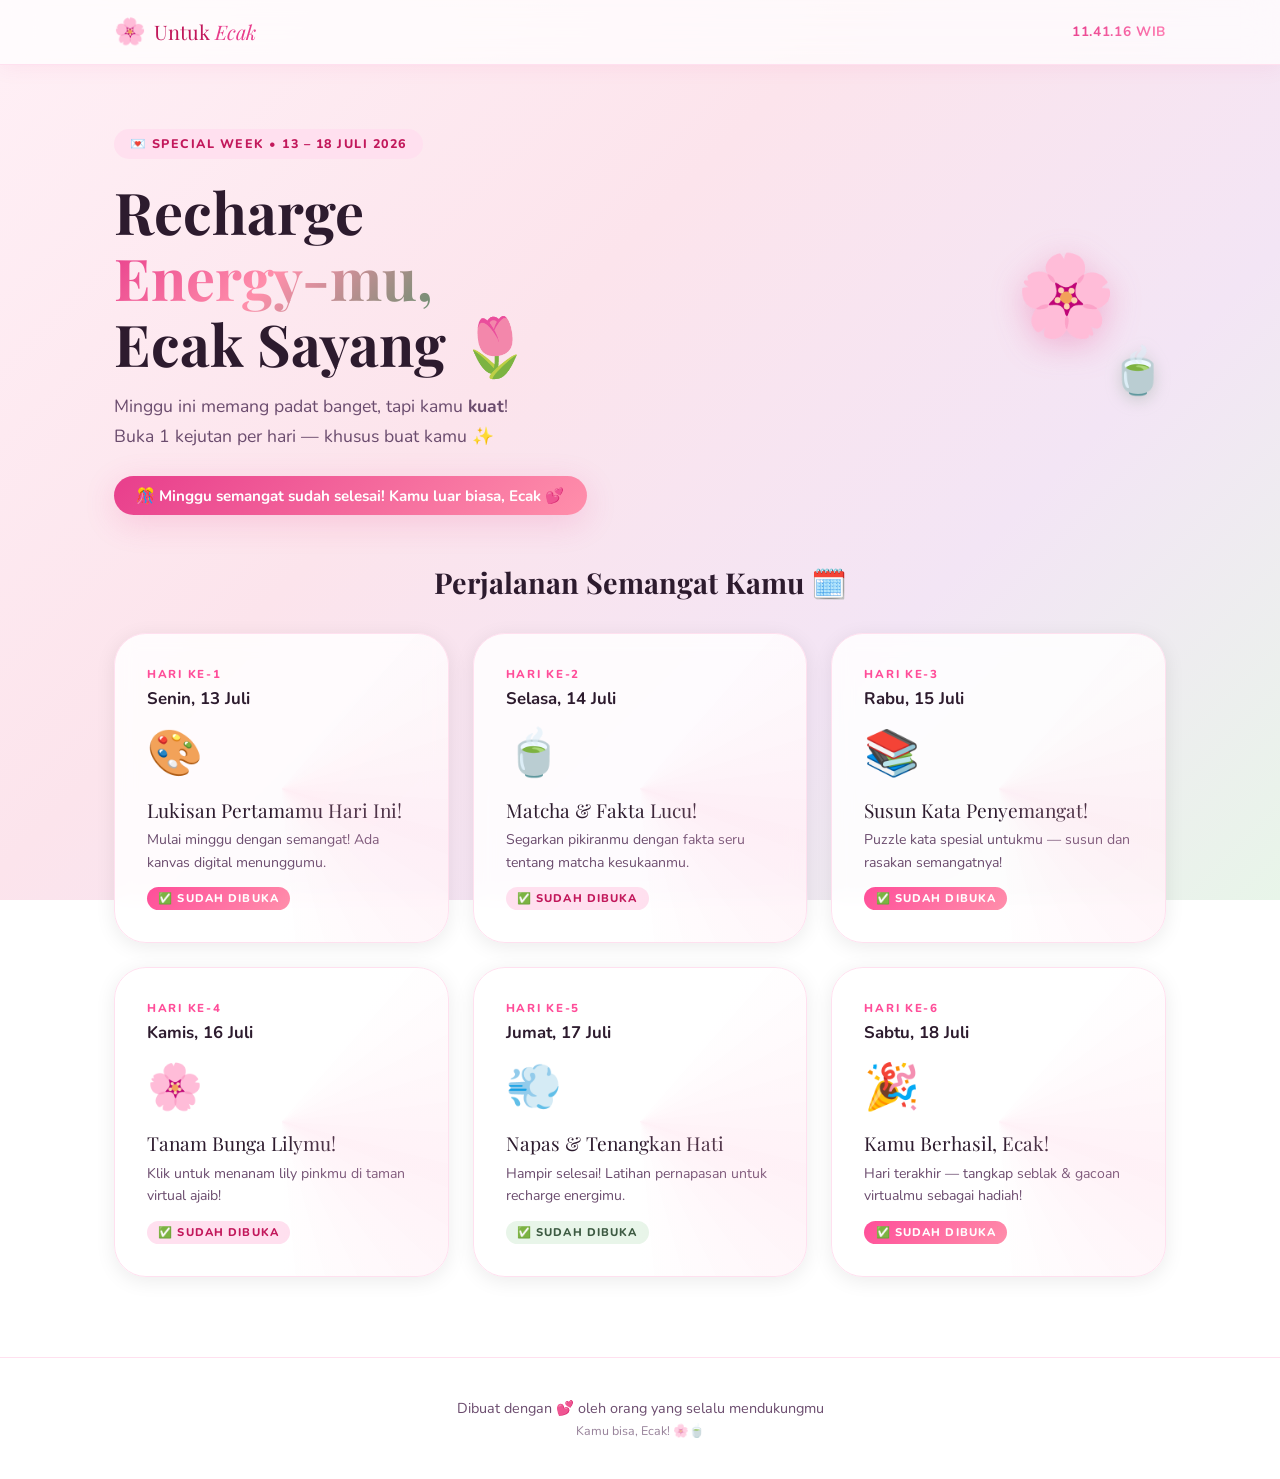
==== index.html @ e0ac3af0 "Initial commit - Semangat Ecaaak web app" ====
<!DOCTYPE html>
<html lang="id">
<head>
  <meta charset="UTF-8" />
  <meta name="viewport" content="width=device-width, initial-scale=1.0" />
  <title>Semangat Ecak 💕 — Energy Recharge Week</title>
  <meta name="description" content="Program semangat spesial untuk Ecak selama minggu rapat 13–18 Juli 2026" />
  <link rel="preconnect" href="https://fonts.googleapis.com" />
  <link rel="preconnect" href="https://fonts.gstatic.com" crossorigin />
  <link href="https://fonts.googleapis.com/css2?family=Playfair+Display:ital,wght@0,400;0,700;1,400&family=Nunito:wght@300;400;600;700;800&display=swap" rel="stylesheet" />
  <link rel="stylesheet" href="style.css" />
</head>
<body>

  <!-- Floating Petals Background -->
  <div class="petals-container" id="petalsContainer"></div>

  <!-- ======= HEADER ======= -->
  <header class="main-header">
    <div class="header-inner">
      <div class="logo">
        <span class="lily-icon">🌸</span>
        <span class="logo-text">Untuk <em>Ecak</em></span>
      </div>
      <div class="wib-clock" id="wibClock">--:--:-- WIB</div>
    </div>
  </header>

  <!-- ======= HERO ======= -->
  <section class="hero">
    <div class="hero-content">
      <div class="hero-badge">💌 Special Week • 13 – 18 Juli 2026</div>
      <h1 class="hero-title">
        Recharge<br/><span class="gradient-text">Energy-mu,</span><br/>Ecak Sayang 🌷
      </h1>
      <p class="hero-sub">
        Minggu ini memang padat banget, tapi kamu <strong>kuat</strong>!<br/>
        Buka 1 kejutan per hari — khusus buat kamu ✨
      </p>
      <div class="today-badge" id="todayBadge"></div>
    </div>
    <div class="hero-art">
      <div class="lily-big">🌸</div>
      <div class="matcha-cup">🍵</div>
    </div>
  </section>

  <!-- ======= DAY CARDS GRID ======= -->
  <section class="cards-section">
    <h2 class="section-title">Perjalanan Semangat Kamu 🗓️</h2>
    <div class="cards-grid" id="cardsGrid"></div>
  </section>

  <!-- ======= DAY MODAL ======= -->
  <div class="modal-overlay" id="modalOverlay">
    <div class="modal-box" id="modalBox">
      <button class="modal-close" id="modalClose">✕</button>
      <div class="modal-body" id="modalBody"></div>
    </div>
  </div>

  <!-- ======= FOOTER ======= -->
  <footer class="main-footer">
    <p>Dibuat dengan 💕 oleh orang yang selalu mendukungmu</p>
    <p class="footer-small">Kamu bisa, Ecak! 🌸🍵</p>
  </footer>

  <script src="app.js"></script>
</body>
</html>
---- style.css ----
/* ============================================================
   ROOT & DESIGN TOKENS
   ============================================================ */
:root {
  --pink-50:  #fff0f6;
  --pink-100: #ffe0ef;
  --pink-200: #ffb3d1;
  --pink-300: #ff80b5;
  --pink-400: #ff4d99;
  --pink-500: #e83e8c;
  --pink-600: #c2185b;
  --matcha:   #6b8f71;
  --matcha-light: #a8c5a2;
  --matcha-dark:  #3d5a42;
  --cream:    #fff8f2;
  --white:    #ffffff;
  --text-dark: #2d1b2e;
  --text-mid:  #6b4c6e;
  --text-light: #b39dbd;
  --shadow-pink: 0 8px 32px rgba(232,62,140,.18);
  --shadow-soft: 0 4px 20px rgba(0,0,0,.08);
  --radius:   20px;
  --radius-lg: 32px;
}

/* ============================================================
   RESET & BASE
   ============================================================ */
*, *::before, *::after { box-sizing: border-box; margin: 0; padding: 0; }

html {
  scroll-behavior: smooth;
  overflow-x: hidden;
}

body {
  font-family: 'Nunito', sans-serif;
  background: linear-gradient(135deg, #fff0f6 0%, #fce4ec 40%, #f3e5f5 70%, #e8f5e9 100%);
  background-attachment: fixed;
  min-height: 100vh;
  color: var(--text-dark);
  overflow-x: hidden;
  /* Prevent horizontal overscroll bounce on iOS */
  -webkit-overflow-scrolling: touch;
}

/* Ensure all inputs don't zoom on iOS (font-size must be ≥ 16px at focus) */
input, select, textarea {
  font-size: 16px;
}

/* Minimum touch target size 44×44px for accessibility */
button, .color-btn, .quiz-option, .puzzle-word, .day-card {
  -webkit-tap-highlight-color: transparent;
  touch-action: manipulation;
}

/* ============================================================
   FLOATING PETALS
   ============================================================ */
.petals-container {
  position: fixed;
  top: 0; left: 0;
  width: 100%; height: 100%;
  pointer-events: none;
  z-index: 0;
  overflow: hidden;
}
.petal {
  position: absolute;
  top: -60px;
  font-size: 1.4rem;
  opacity: .7;
  animation: fallDown linear infinite;
}
@keyframes fallDown {
  0%   { transform: translateY(-60px) rotate(0deg); opacity: .8; }
  100% { transform: translateY(110vh) rotate(720deg); opacity: 0; }
}

/* ============================================================
   HEADER
   ============================================================ */
.main-header {
  position: sticky;
  top: 0;
  z-index: 100;
  background: rgba(255,255,255,.75);
  backdrop-filter: blur(16px);
  border-bottom: 1px solid var(--pink-100);
  box-shadow: 0 2px 20px rgba(232,62,140,.08);
}
.header-inner {
  max-width: 1100px;
  margin: 0 auto;
  padding: .9rem 1.5rem;
  display: flex;
  justify-content: space-between;
  align-items: center;
}
.logo { display: flex; align-items: center; gap: .5rem; }
.lily-icon { font-size: 1.6rem; animation: spinPetal 6s linear infinite; }
@keyframes spinPetal { 0%,100%{transform:rotate(-10deg)} 50%{transform:rotate(10deg)} }
.logo-text {
  font-family: 'Playfair Display', serif;
  font-size: 1.25rem;
  color: var(--pink-600);
}
.logo-text em { font-style: italic; color: var(--pink-500); }
.wib-clock {
  font-size: .85rem;
  font-weight: 700;
  background: linear-gradient(135deg, var(--pink-500), var(--pink-300));
  -webkit-background-clip: text;
  -webkit-text-fill-color: transparent;
  background-clip: text;
  letter-spacing: .05em;
}

/* ============================================================
   HERO
   ============================================================ */
.hero {
  position: relative;
  z-index: 1;
  max-width: 1100px;
  margin: 0 auto;
  padding: 4rem 1.5rem 3rem;
  display: grid;
  grid-template-columns: 1fr auto;
  align-items: center;
  gap: 2rem;
}
.hero-badge {
  display: inline-block;
  background: var(--pink-100);
  color: var(--pink-600);
  font-size: .78rem;
  font-weight: 800;
  letter-spacing: .12em;
  text-transform: uppercase;
  padding: .4rem 1rem;
  border-radius: 100px;
  margin-bottom: 1.2rem;
}
.hero-title {
  font-family: 'Playfair Display', serif;
  font-size: clamp(2.4rem, 5vw, 3.6rem);
  line-height: 1.15;
  color: var(--text-dark);
  margin-bottom: 1rem;
}
.gradient-text {
  background: linear-gradient(135deg, var(--pink-500), #ff8fab, var(--matcha));
  -webkit-background-clip: text;
  -webkit-text-fill-color: transparent;
  background-clip: text;
}
.hero-sub {
  font-size: 1.1rem;
  color: var(--text-mid);
  line-height: 1.7;
  margin-bottom: 1.5rem;
}
.today-badge {
  display: inline-block;
  background: linear-gradient(135deg, var(--pink-500), #ff8fab);
  color: #fff;
  padding: .6rem 1.4rem;
  border-radius: 100px;
  font-weight: 700;
  font-size: .95rem;
  box-shadow: var(--shadow-pink);
  min-height: 2rem;
}
.hero-art {
  position: relative;
  width: 160px;
  height: 160px;
  flex-shrink: 0;
}
.lily-big {
  font-size: 5rem;
  position: absolute;
  top: 0; left: 10px;
  animation: floatLily 3s ease-in-out infinite;
  filter: drop-shadow(0 8px 16px rgba(232,62,140,.3));
}
.matcha-cup {
  font-size: 2.8rem;
  position: absolute;
  bottom: 0; right: 0;
  animation: floatLily 3s ease-in-out infinite .8s;
  filter: drop-shadow(0 4px 8px rgba(107,143,113,.3));
}
@keyframes floatLily {
  0%,100%{ transform:translateY(0) rotate(-5deg); }
  50%    { transform:translateY(-12px) rotate(5deg); }
}

/* ============================================================
   CARDS SECTION
   ============================================================ */
.cards-section {
  position: relative;
  z-index: 1;
  max-width: 1100px;
  margin: 0 auto;
  padding: 0 1.5rem 5rem;
}
.section-title {
  font-family: 'Playfair Display', serif;
  font-size: 1.8rem;
  color: var(--text-dark);
  margin-bottom: 2rem;
  text-align: center;
}
.cards-grid {
  display: grid;
  grid-template-columns: repeat(auto-fill, minmax(300px, 1fr));
  gap: 1.5rem;
}

/* ============================================================
   DAY CARD
   ============================================================ */
.day-card {
  background: rgba(255,255,255,.85);
  backdrop-filter: blur(10px);
  border-radius: var(--radius-lg);
  border: 1.5px solid var(--pink-100);
  padding: 2rem;
  cursor: pointer;
  transition: all .35s cubic-bezier(.34,1.56,.64,1);
  position: relative;
  overflow: hidden;
  box-shadow: var(--shadow-soft);
}
.day-card::before {
  content: '';
  position: absolute;
  top: -50%;left: -50%;
  width: 200%;height: 200%;
  background: conic-gradient(
    from 180deg,
    transparent 60%,
    rgba(255,180,210,.18) 80%,
    transparent 100%
  );
  animation: shimmer 6s linear infinite;
  pointer-events: none;
}
@keyframes shimmer {
  0%{transform:rotate(0deg)}
  100%{transform:rotate(360deg)}
}
.day-card:hover {
  transform: translateY(-6px) scale(1.02);
  box-shadow: 0 16px 48px rgba(232,62,140,.22);
  border-color: var(--pink-300);
}
.day-card.locked {
  background: rgba(255,255,255,.5);
  cursor: not-allowed;
  opacity: .7;
}
.day-card.locked:hover { transform: none; box-shadow: var(--shadow-soft); }
.day-card.today-card {
  border: 2.5px solid var(--pink-400);
  box-shadow: 0 0 0 4px rgba(232,62,140,.12), var(--shadow-pink);
}
.card-day-num {
  font-size: .72rem;
  font-weight: 800;
  letter-spacing: .15em;
  text-transform: uppercase;
  color: var(--pink-400);
  margin-bottom: .3rem;
}
.card-date {
  font-size: 1.05rem;
  font-weight: 700;
  color: var(--text-dark);
  margin-bottom: .8rem;
}
.card-emoji { font-size: 2.8rem; margin-bottom: .8rem; display: block; }
.card-title {
  font-family: 'Playfair Display', serif;
  font-size: 1.2rem;
  color: var(--text-dark);
  margin-bottom: .4rem;
}
.card-desc {
  font-size: .88rem;
  color: var(--text-mid);
  line-height: 1.6;
}
.card-tag {
  display: inline-block;
  margin-top: .8rem;
  background: var(--pink-100);
  color: var(--pink-600);
  font-size: .7rem;
  font-weight: 800;
  letter-spacing: .1em;
  text-transform: uppercase;
  padding: .25rem .7rem;
  border-radius: 100px;
}
.card-tag.matcha { background: #e8f5e9; color: var(--matcha-dark); }
.card-tag.unlocked { background: linear-gradient(135deg,var(--pink-400),#ff8fab); color:#fff; }
.lock-overlay {
  position: absolute;
  top: 1rem; right: 1rem;
  font-size: 1.4rem;
  opacity: .5;
}
.today-pulse {
  position: absolute;
  top: 1rem; right: 1rem;
  width: 12px; height: 12px;
  background: var(--pink-400);
  border-radius: 50%;
  animation: pulse 1.5s ease-in-out infinite;
}
@keyframes pulse {
  0%,100%{ box-shadow: 0 0 0 0 rgba(232,62,140,.5); }
  50%    { box-shadow: 0 0 0 8px rgba(232,62,140,0); }
}

/* ============================================================
   MODAL
   ============================================================ */
.modal-overlay {
  display: none;
  position: fixed;
  inset: 0;
  z-index: 200;
  background: rgba(45,27,46,.55);
  backdrop-filter: blur(8px);
  align-items: center;
  justify-content: center;
  padding: 1rem;
}
.modal-overlay.active { display: flex; }
.modal-box {
  background: var(--white);
  border-radius: var(--radius-lg);
  width: 100%;
  max-width: 680px;
  max-height: 92vh;
  overflow-y: auto;
  position: relative;
  box-shadow: 0 24px 80px rgba(45,27,46,.3);
  animation: modalIn .4s cubic-bezier(.34,1.56,.64,1);
}
@keyframes modalIn {
  from { transform: translateY(40px) scale(.95); opacity: 0; }
  to   { transform: translateY(0) scale(1); opacity: 1; }
}
.modal-close {
  position: sticky;
  top: 1rem;
  float: right;
  margin: 1rem 1rem 0 0;
  background: var(--pink-100);
  border: none;
  border-radius: 50%;
  width: 36px; height: 36px;
  font-size: 1rem;
  color: var(--pink-600);
  cursor: pointer;
  z-index: 10;
  transition: background .2s;
}
.modal-close:hover { background: var(--pink-200); }
.modal-body { padding: 1.5rem 2rem 2.5rem; clear: both; }

/* ---------- Modal Day Header ---------- */
.modal-day-header {
  text-align: center;
  margin-bottom: 2rem;
}
.modal-day-emoji { font-size: 3.5rem; margin-bottom: .5rem; }
.modal-day-label {
  font-size: .72rem;
  font-weight: 800;
  letter-spacing: .15em;
  color: var(--pink-400);
  text-transform: uppercase;
}
.modal-day-title {
  font-family: 'Playfair Display', serif;
  font-size: 1.8rem;
  color: var(--text-dark);
  margin-top: .2rem;
}

/* ---------- Quote Card ---------- */
.quote-card {
  background: linear-gradient(135deg, var(--pink-50), #fce4ec);
  border-left: 4px solid var(--pink-400);
  border-radius: 12px;
  padding: 1.2rem 1.5rem;
  margin-bottom: 1.5rem;
  font-family: 'Playfair Display', serif;
  font-style: italic;
  font-size: 1.05rem;
  color: var(--text-mid);
  line-height: 1.7;
}
.quote-author {
  margin-top: .5rem;
  font-family: 'Nunito', sans-serif;
  font-style: normal;
  font-weight: 700;
  font-size: .82rem;
  color: var(--pink-500);
}

/* ---------- Love Letter ---------- */
.love-letter {
  background: linear-gradient(160deg, #fff5f8, #fce4ec);
  border: 1.5px solid var(--pink-200);
  border-radius: var(--radius);
  padding: 1.5rem;
  line-height: 1.8;
  color: var(--text-mid);
  font-size: .95rem;
  margin-bottom: 1.5rem;
}
.love-letter strong { color: var(--pink-600); }

/* ---------- Fact Card ---------- */
.fact-grid {
  display: grid;
  grid-template-columns: 1fr 1fr;
  gap: 1rem;
  margin-bottom: 1.5rem;
}
.fact-card {
  background: linear-gradient(135deg, #e8f5e9, #f1f8e9);
  border-radius: var(--radius);
  padding: 1rem;
  text-align: center;
  border: 1.5px solid var(--matcha-light);
}
.fact-card .fact-icon { font-size: 2rem; margin-bottom: .4rem; }
.fact-card h4 { font-size: .82rem; color: var(--matcha-dark); font-weight: 800; }
.fact-card p { font-size: .78rem; color: var(--text-mid); margin-top: .3rem; line-height: 1.5; }

/* ---------- Game: Drawing ---------- */
.game-section { margin-bottom: 1.5rem; }
.game-title {
  font-size: 1rem;
  font-weight: 800;
  color: var(--text-dark);
  margin-bottom: .8rem;
  display: flex;
  align-items: center;
  gap: .4rem;
}
canvas#drawCanvas {
  border-radius: var(--radius);
  border: 2px solid var(--pink-200);
  display: block;
  width: 100%;
  cursor: crosshair;
  background: #fff8fc;
  touch-action: none;
}
.draw-controls {
  display: flex;
  gap: .7rem;
  align-items: center;
  flex-wrap: wrap;
  margin-top: .8rem;
}
.color-btn {
  width: 32px; height: 32px;
  border-radius: 50%;
  border: 3px solid transparent;
  cursor: pointer;
  transition: transform .2s;
  flex-shrink: 0;
}
.color-btn:hover { transform: scale(1.2); }
.color-btn.active { border-color: var(--text-dark); }
.draw-btn {
  background: var(--pink-100);
  border: none;
  border-radius: 100px;
  padding: .4rem 1rem;
  font-size: .82rem;
  font-weight: 700;
  color: var(--pink-600);
  cursor: pointer;
  transition: background .2s;
}
.draw-btn:hover { background: var(--pink-200); }
.size-slider { width: 80px; accent-color: var(--pink-500); }

/* ---------- Game: Quiz ---------- */
.quiz-box { margin-bottom: 1.5rem; }
.quiz-question {
  background: var(--pink-50);
  border-radius: var(--radius);
  padding: 1rem 1.2rem;
  font-weight: 700;
  font-size: 1rem;
  color: var(--text-dark);
  margin-bottom: 1rem;
  border: 1.5px solid var(--pink-100);
}
.quiz-options { display: grid; gap: .6rem; }
.quiz-option {
  background: var(--white);
  border: 1.5px solid var(--pink-100);
  border-radius: 12px;
  padding: .75rem 1rem;
  cursor: pointer;
  font-size: .9rem;
  color: var(--text-mid);
  font-weight: 600;
  transition: all .2s;
  text-align: left;
}
.quiz-option:hover { background: var(--pink-50); border-color: var(--pink-300); color: var(--pink-600); }
.quiz-option.correct { background: #e8f5e9; border-color: var(--matcha); color: var(--matcha-dark); }
.quiz-option.wrong   { background: #fce4ec; border-color: var(--pink-400); color: var(--pink-600); }
.quiz-result {
  text-align: center;
  padding: 1rem;
  font-size: 1.1rem;
  font-weight: 700;
  color: var(--pink-600);
  display: none;
}

/* ---------- Game: Breathing ---------- */
.breath-container {
  display: flex;
  flex-direction: column;
  align-items: center;
  gap: 1.2rem;
  padding: 1rem 0 1.5rem;
}
.breath-circle {
  width: 160px; height: 160px;
  background: radial-gradient(circle, var(--pink-300), var(--pink-500));
  border-radius: 50%;
  display: flex;
  align-items: center;
  justify-content: center;
  font-size: .9rem;
  font-weight: 800;
  color: #fff;
  cursor: pointer;
  box-shadow: 0 0 0 0 rgba(232,62,140,.4);
  transition: transform .1s;
  user-select: none;
}
.breath-circle.breathing {
  animation: breathIn 4s ease-in-out infinite alternate;
}
@keyframes breathIn {
  from { transform:scale(1); box-shadow:0 0 0 0 rgba(232,62,140,.4); }
  to   { transform:scale(1.4); box-shadow:0 0 0 30px rgba(232,62,140,0); }
}
.breath-label {
  font-size: 1rem;
  font-weight: 700;
  color: var(--text-mid);
  text-align: center;
}
.breath-btn {
  background: linear-gradient(135deg,var(--pink-500),var(--pink-300));
  color:#fff;
  border:none;
  border-radius:100px;
  padding:.6rem 2rem;
  font-size:.9rem;
  font-weight:800;
  cursor:pointer;
  box-shadow:var(--shadow-pink);
  transition:opacity .2s;
}
.breath-btn:hover { opacity:.85; }

/* ---------- Game: Catch the Seblak ---------- */
.catch-game-wrap {
  position: relative;
  background: #fff5f8;
  border-radius: var(--radius);
  border: 2px solid var(--pink-200);
  height: 260px;
  overflow: hidden;
  cursor: pointer;
  user-select: none;
}
.catch-score {
  position: absolute;
  top: .7rem; left: 1rem;
  font-weight: 800;
  color: var(--pink-600);
  font-size: .9rem;
}
.catch-timer {
  position: absolute;
  top: .7rem; right: 1rem;
  font-weight: 800;
  color: var(--text-mid);
  font-size: .9rem;
}
.falling-item {
  position: absolute;
  font-size: 2rem;
  cursor: pointer;
  animation: falling linear forwards;
  user-select: none;
  z-index: 2;
}
@keyframes falling {
  from { top: -40px; }
  to   { top: 110%; }
}
.catch-start-btn {
  position: absolute;
  top:50%;left:50%;
  transform: translate(-50%,-50%);
  background: linear-gradient(135deg,var(--pink-500),var(--pink-300));
  color:#fff;
  border:none;
  border-radius:100px;
  padding:.7rem 2rem;
  font-size:1rem;
  font-weight:800;
  cursor:pointer;
  box-shadow:var(--shadow-pink);
}
.catch-end-msg {
  position: absolute;
  top:50%;left:50%;
  transform:translate(-50%,-50%);
  text-align:center;
  display:none;
}

/* ---------- Game: Word Puzzle ---------- */
.puzzle-wrap { margin-bottom: 1.5rem; }
.puzzle-sentence {
  background: var(--pink-50);
  border-radius: var(--radius);
  padding: 1rem;
  font-size: 1rem;
  color: var(--text-dark);
  margin-bottom: .8rem;
  font-weight: 700;
  min-height: 48px;
  border: 1.5px dashed var(--pink-200);
  display: flex;
  flex-wrap: wrap;
  gap: .4rem;
  align-items: center;
}
.puzzle-word-bank {
  display: flex;
  flex-wrap: wrap;
  gap: .5rem;
  margin-bottom: .8rem;
}
.puzzle-word {
  background: var(--white);
  border: 1.5px solid var(--pink-200);
  border-radius: 8px;
  padding: .35rem .8rem;
  font-size: .88rem;
  font-weight: 700;
  color: var(--pink-600);
  cursor: pointer;
  transition: all .2s;
}
.puzzle-word:hover { background: var(--pink-100); }
.puzzle-word.used { opacity: .3; pointer-events: none; }
.puzzle-slot {
  display: inline-block;
  background: var(--pink-100);
  border-radius: 6px;
  padding: .2rem .6rem;
  font-size: .88rem;
  font-weight: 700;
  color: var(--pink-600);
  cursor: pointer;
}
.puzzle-check-btn {
  background: linear-gradient(135deg,var(--pink-500),var(--pink-300));
  color:#fff;
  border:none;
  border-radius:100px;
  padding:.5rem 1.4rem;
  font-size:.88rem;
  font-weight:800;
  cursor:pointer;
  box-shadow:var(--shadow-pink);
}
.puzzle-result { margin-top:.6rem; font-weight:700; font-size:.92rem; }

/* ---------- Flower Garden ---------- */
.garden-wrap {
  background: linear-gradient(180deg, #e8f5e9 0%, #f3e5f5 100%);
  border-radius: var(--radius);
  min-height: 200px;
  padding: 1rem;
  display: flex;
  flex-wrap: wrap;
  gap: .5rem;
  align-items: flex-end;
  justify-content: center;
  cursor: pointer;
  margin-bottom: 1rem;
  border: 1.5px solid var(--matcha-light);
  position: relative;
}
.garden-hint {
  position: absolute;
  top: .7rem;
  font-size: .8rem;
  color: var(--text-mid);
  font-weight: 600;
  text-align: center;
  width: 100%;
}
.flower-planted {
  font-size: 2.2rem;
  animation: growUp .4s cubic-bezier(.34,1.56,.64,1);
}
@keyframes growUp {
  from { transform: scale(0) translateY(20px); opacity:0; }
  to   { transform: scale(1) translateY(0); opacity:1; }
}

/* ---------- Celebration / Confetti ---------- */
.celebration-wrap { text-align: center; padding: 1rem 0; }
.celebration-emoji { font-size: 3.5rem; animation: bounceIn .6s cubic-bezier(.34,1.56,.64,1); }
@keyframes bounceIn {
  from { transform:scale(0); } to { transform:scale(1); }
}
.celebration-text {
  font-family: 'Playfair Display', serif;
  font-size: 1.4rem;
  color: var(--text-dark);
  margin: .8rem 0 .4rem;
}
.celebration-sub { font-size: .9rem; color: var(--text-mid); line-height: 1.7; }
#confettiCanvas {
  position: fixed;
  top: 0; left: 0;
  width: 100%; height: 100%;
  pointer-events: none;
  z-index: 999;
}

/* ---------- Progress Bar ---------- */
.progress-bar-wrap {
  background: var(--pink-100);
  border-radius: 100px;
  height: 8px;
  margin-bottom: 1.5rem;
  overflow: hidden;
}
.progress-bar-fill {
  height: 100%;
  border-radius: 100px;
  background: linear-gradient(90deg, var(--pink-400), var(--pink-300), var(--matcha-light));
  transition: width .8s cubic-bezier(.34,1.56,.64,1);
}

/* ---------- Tip Box ---------- */
.tip-box {
  background: linear-gradient(135deg, #e8f5e9, #f1f8e9);
  border-radius: var(--radius);
  padding: 1rem 1.2rem;
  margin-bottom: 1.2rem;
  border-left: 4px solid var(--matcha);
}
.tip-box h4 { font-size: .82rem; color: var(--matcha-dark); font-weight: 800; margin-bottom: .3rem; }
.tip-box p  { font-size: .88rem; color: var(--text-mid); line-height: 1.6; }

/* ---------- Checklist ---------- */
.checklist { list-style: none; margin-bottom: 1.5rem; }
.checklist li {
  display: flex;
  align-items: flex-start;
  gap: .7rem;
  padding: .55rem 0;
  border-bottom: 1px solid var(--pink-100);
  font-size: .92rem;
  color: var(--text-mid);
  cursor: pointer;
  transition: color .2s;
}
.checklist li:last-child { border: none; }
.check-box {
  width: 22px; height: 22px;
  border-radius: 6px;
  border: 2px solid var(--pink-300);
  display: flex; align-items: center; justify-content: center;
  flex-shrink: 0;
  transition: all .2s;
  font-size: .8rem;
}
.checklist li.done .check-box {
  background: var(--pink-400);
  border-color: var(--pink-400);
  color: #fff;
}
.checklist li.done span { text-decoration: line-through; opacity: .5; }

/* ---------- Scroll-to-top ---------- */
.scroll-top {
  position: fixed;
  bottom: 1.5rem; right: 1.5rem;
  background: linear-gradient(135deg,var(--pink-500),var(--pink-300));
  color:#fff;
  border:none;
  border-radius:50%;
  width:48px;height:48px;
  font-size:1.4rem;
  cursor:pointer;
  box-shadow:var(--shadow-pink);
  z-index:150;
  opacity:0;
  transition:opacity .3s;
}
.scroll-top.visible { opacity:1; }

/* ============================================================
   FOOTER
   ============================================================ */
.main-footer {
  text-align: center;
  padding: 2.5rem 1rem;
  background: rgba(255,255,255,.5);
  backdrop-filter: blur(10px);
  border-top: 1px solid var(--pink-100);
  color: var(--text-mid);
  font-size: .9rem;
}
.footer-small { font-size: .78rem; opacity: .7; margin-top: .3rem; }

/* ============================================================
   RESPONSIVE — MOBILE FIRST
   ============================================================ */

/* ------ Tablet (≤ 900px) ------ */
@media (max-width: 900px) {
  .hero {
    padding: 3rem 1.2rem 2rem;
    gap: 1.2rem;
  }
  .hero-title {
    font-size: clamp(2rem, 6vw, 3rem);
  }
  .cards-grid {
    grid-template-columns: repeat(auto-fill, minmax(260px, 1fr));
    gap: 1.1rem;
  }
  .modal-box {
    max-width: 95vw;
  }
}

/* ------ Mobile (≤ 600px) ------ */
@media (max-width: 600px) {

  /* Header */
  .header-inner {
    padding: .7rem 1rem;
  }
  .logo-text {
    font-size: 1rem;
  }
  .wib-clock {
    font-size: .72rem;
  }

  /* Hero */
  .hero {
    grid-template-columns: 1fr;
    padding: 2rem 1rem 1.5rem;
    gap: .8rem;
  }
  .hero-art { display: none; }
  .hero-title {
    font-size: clamp(1.8rem, 8vw, 2.4rem);
    line-height: 1.2;
  }
  .hero-sub {
    font-size: .95rem;
  }
  .hero-badge {
    font-size: .7rem;
    padding: .35rem .8rem;
  }
  .today-badge {
    font-size: .85rem;
    padding: .5rem 1rem;
  }

  /* Cards */
  .cards-section {
    padding: 0 .9rem 3.5rem;
  }
  .section-title {
    font-size: 1.4rem;
    margin-bottom: 1.2rem;
  }
  .cards-grid {
    grid-template-columns: 1fr;
    gap: 1rem;
  }
  .day-card {
    padding: 1.4rem;
    border-radius: 20px;
  }
  .card-emoji { font-size: 2.2rem; }
  .card-title { font-size: 1.05rem; }
  .card-desc  { font-size: .83rem; }

  /* Modal */
  .modal-overlay {
    padding: 0;
    align-items: flex-end;
  }
  .modal-box {
    max-width: 100%;
    width: 100%;
    border-radius: 24px 24px 0 0;
    max-height: 94vh;
  }
  .modal-close {
    margin: .8rem .8rem 0 0;
  }
  .modal-body {
    padding: .8rem 1rem 2.5rem;
  }
  .modal-day-emoji { font-size: 2.6rem; }
  .modal-day-title { font-size: 1.4rem; }

  /* Quote & Letter */
  .quote-card {
    font-size: .92rem;
    padding: 1rem 1.1rem;
  }
  .love-letter {
    font-size: .88rem;
    padding: 1.1rem;
  }

  /* Fact Grid */
  .fact-grid {
    grid-template-columns: 1fr 1fr;
    gap: .7rem;
  }
  .fact-card { padding: .8rem .7rem; }
  .fact-card .fact-icon { font-size: 1.5rem; }
  .fact-card h4 { font-size: .74rem; }
  .fact-card p  { font-size: .72rem; }

  /* Drawing Canvas */
  canvas#drawCanvas {
    height: 200px;
    border-radius: 12px;
  }
  .draw-controls {
    gap: .5rem;
  }
  .color-btn {
    width: 26px;
    height: 26px;
  }
  .size-slider { width: 60px; }
  .draw-btn {
    font-size: .76rem;
    padding: .35rem .8rem;
  }

  /* Quiz */
  .quiz-question {
    font-size: .9rem;
    padding: .85rem 1rem;
  }
  .quiz-option {
    font-size: .85rem;
    padding: .65rem .9rem;
    border-radius: 10px;
  }

  /* Breathing */
  .breath-circle {
    width: 130px;
    height: 130px;
    font-size: .82rem;
  }
  .breath-label {
    font-size: .88rem;
    padding: 0 .5rem;
    text-align: center;
  }
  .breath-btn {
    font-size: .85rem;
    padding: .55rem 1.6rem;
  }

  /* Catch Game */
  .catch-game-wrap {
    height: 220px;
  }
  .catch-start-btn {
    font-size: .88rem;
    padding: .6rem 1.4rem;
  }
  .falling-item { font-size: 1.6rem; }

  /* Word Puzzle */
  .puzzle-sentence {
    font-size: .9rem;
    padding: .8rem;
    min-height: 44px;
  }
  .puzzle-word {
    font-size: .8rem;
    padding: .3rem .65rem;
  }
  .puzzle-check-btn {
    font-size: .82rem;
    padding: .45rem 1.1rem;
  }

  /* Garden */
  .garden-wrap { min-height: 160px; }
  .flower-planted { font-size: 1.8rem; }

  /* Tip box */
  .tip-box { padding: .85rem 1rem; }
  .tip-box p { font-size: .83rem; }

  /* Checklist */
  .checklist li { font-size: .86rem; }
  .check-box { width: 20px; height: 20px; font-size: .72rem; }

  /* Stats grid inside Day 5 */
  .modal-body > div[style*="grid-template-columns:1fr 1fr"] {
    grid-template-columns: 1fr 1fr !important;
    gap: .7rem !important;
  }

  /* Celebration */
  .celebration-text { font-size: 1.15rem; }
  .celebration-sub  { font-size: .85rem; }

  /* Scroll to top — move up on mobile so it clears nav bars */
  .scroll-top {
    bottom: 1rem;
    right: .8rem;
    width: 42px;
    height: 42px;
    font-size: 1.2rem;
  }

  /* Footer */
  .main-footer {
    padding: 1.8rem .8rem;
    font-size: .82rem;
  }

  /* Progress bar label */
  #progressLabel { font-size: .82rem; }
}

/* ------ Very small phones (≤ 380px) ------ */
@media (max-width: 380px) {
  .fact-grid { grid-template-columns: 1fr; }
  .hero-title { font-size: 1.6rem; }
  .modal-day-title { font-size: 1.2rem; }
  .breath-circle { width: 110px; height: 110px; }
  canvas#drawCanvas { height: 170px; }
  .color-btn { width: 24px; height: 24px; }
}
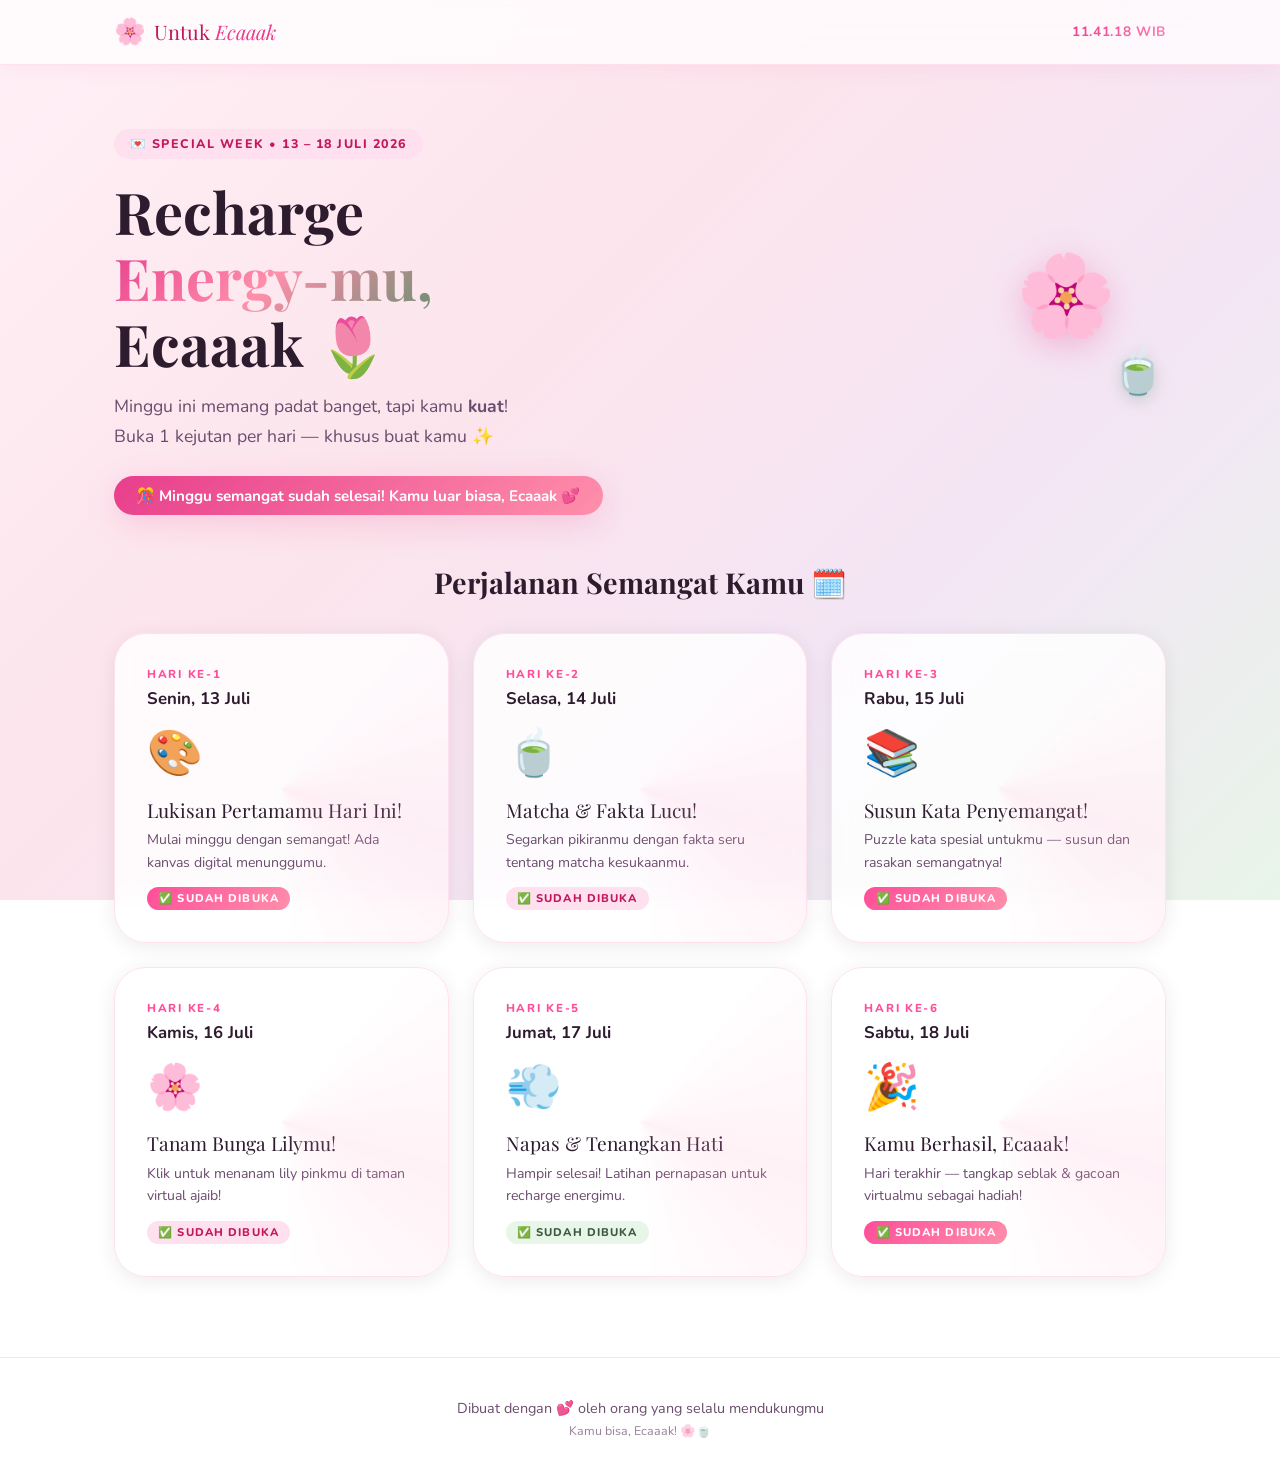
==== commit 3f5ab59b: "Update app.js dan index.html - fitur terbaru" ====
--- a/index.html
+++ b/index.html
@@ -3,8 +3,8 @@
 <head>
   <meta charset="UTF-8" />
   <meta name="viewport" content="width=device-width, initial-scale=1.0" />
-  <title>Semangat Ecak 💕 — Energy Recharge Week</title>
-  <meta name="description" content="Program semangat spesial untuk Ecak selama minggu rapat 13–18 Juli 2026" />
+  <title>Semangat Ecaaak 💕 — Energy Recharge Week</title>
+  <meta name="description" content="Program semangat spesial untuk Ecaaak selama minggu rapat 13–18 Juli 2026" />
   <link rel="preconnect" href="https://fonts.googleapis.com" />
   <link rel="preconnect" href="https://fonts.gstatic.com" crossorigin />
   <link href="https://fonts.googleapis.com/css2?family=Playfair+Display:ital,wght@0,400;0,700;1,400&family=Nunito:wght@300;400;600;700;800&display=swap" rel="stylesheet" />
@@ -20,7 +20,7 @@
     <div class="header-inner">
       <div class="logo">
         <span class="lily-icon">🌸</span>
-        <span class="logo-text">Untuk <em>Ecak</em></span>
+        <span class="logo-text">Untuk <em>Ecaaak</em></span>
       </div>
       <div class="wib-clock" id="wibClock">--:--:-- WIB</div>
     </div>
@@ -31,7 +31,7 @@
     <div class="hero-content">
       <div class="hero-badge">💌 Special Week • 13 – 18 Juli 2026</div>
       <h1 class="hero-title">
-        Recharge<br/><span class="gradient-text">Energy-mu,</span><br/>Ecak Sayang 🌷
+        Recharge<br/><span class="gradient-text">Energy-mu,</span><br/> Ecaaak 🌷
       </h1>
       <p class="hero-sub">
         Minggu ini memang padat banget, tapi kamu <strong>kuat</strong>!<br/>
@@ -62,7 +62,7 @@
   <!-- ======= FOOTER ======= -->
   <footer class="main-footer">
     <p>Dibuat dengan 💕 oleh orang yang selalu mendukungmu</p>
-    <p class="footer-small">Kamu bisa, Ecak! 🌸🍵</p>
+    <p class="footer-small">Kamu bisa, Ecaaak! 🌸🍵</p>
   </footer>
 
   <script src="app.js"></script>
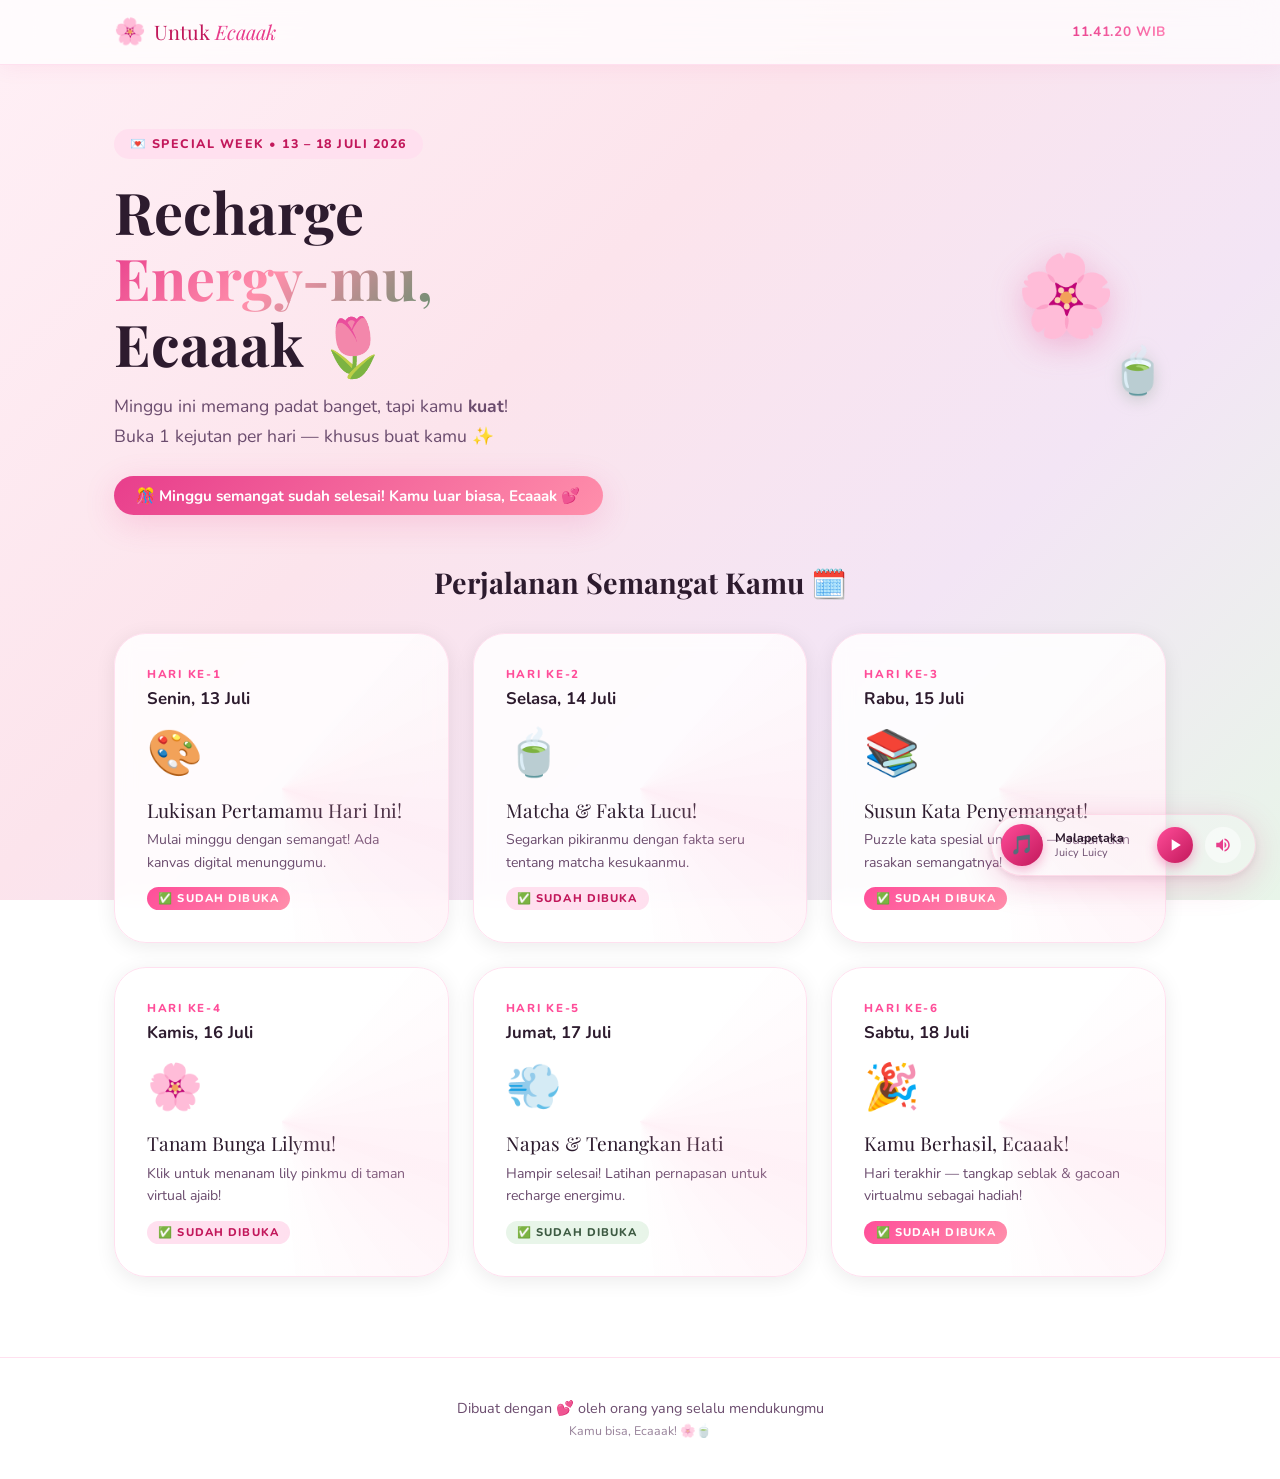
==== commit 9f6ebc1d: "Add background music player - Malapetaka Juicy Luicy 🎵" ====
--- a/index.html
+++ b/index.html
@@ -9,11 +9,43 @@
   <link rel="preconnect" href="https://fonts.gstatic.com" crossorigin />
   <link href="https://fonts.googleapis.com/css2?family=Playfair+Display:ital,wght@0,400;0,700;1,400&family=Nunito:wght@300;400;600;700;800&display=swap" rel="stylesheet" />
   <link rel="stylesheet" href="style.css" />
+  <!-- YouTube IFrame API -->
+  <script src="https://www.youtube.com/iframe_api"></script>
 </head>
 <body>
 
   <!-- Floating Petals Background -->
   <div class="petals-container" id="petalsContainer"></div>
+
+  <!-- ======= BACKGROUND MUSIC PLAYER ======= -->
+  <!-- Hidden YouTube Player -->
+  <div id="ytPlayerWrapper" style="position:fixed;top:-9999px;left:-9999px;width:1px;height:1px;overflow:hidden;">
+    <div id="ytPlayer"></div>
+  </div>
+
+  <!-- Floating Music Widget -->
+  <div class="music-widget" id="musicWidget">
+    <div class="music-widget-inner">
+      <div class="music-album-art" id="musicAlbumArt">
+        <span class="music-note-icon">🎵</span>
+        <div class="music-equalizer" id="musicEqualizer">
+          <span></span><span></span><span></span><span></span>
+        </div>
+      </div>
+      <div class="music-info">
+        <div class="music-title">Malapetaka</div>
+        <div class="music-artist">Juicy Luicy</div>
+      </div>
+      <button class="music-play-btn" id="musicPlayBtn" title="Play/Pause">
+        <svg id="playIcon" xmlns="http://www.w3.org/2000/svg" viewBox="0 0 24 24" fill="currentColor" width="20" height="20"><path d="M8 5v14l11-7z"/></svg>
+        <svg id="pauseIcon" xmlns="http://www.w3.org/2000/svg" viewBox="0 0 24 24" fill="currentColor" width="20" height="20" style="display:none"><path d="M6 19h4V5H6v14zm8-14v14h4V5h-4z"/></svg>
+      </button>
+      <button class="music-vol-btn" id="musicVolBtn" title="Mute/Unmute">
+        <svg id="volOnIcon" xmlns="http://www.w3.org/2000/svg" viewBox="0 0 24 24" fill="currentColor" width="18" height="18"><path d="M3 9v6h4l5 5V4L7 9H3zm13.5 3c0-1.77-1.02-3.29-2.5-4.03v8.05c1.48-.73 2.5-2.25 2.5-4.02zM14 3.23v2.06c2.89.86 5 3.54 5 6.71s-2.11 5.85-5 6.71v2.06c4.01-.91 7-4.49 7-8.77s-2.99-7.86-7-8.77z"/></svg>
+        <svg id="volOffIcon" xmlns="http://www.w3.org/2000/svg" viewBox="0 0 24 24" fill="currentColor" width="18" height="18" style="display:none"><path d="M16.5 12c0-1.77-1.02-3.29-2.5-4.03v2.21l2.45 2.45c.03-.2.05-.41.05-.63zm2.5 0c0 .94-.2 1.82-.54 2.64l1.51 1.51C20.63 14.91 21 13.5 21 12c0-4.28-2.99-7.86-7-8.77v2.06c2.89.86 5 3.54 5 6.71zM4.27 3L3 4.27 7.73 9H3v6h4l5 5v-6.73l4.25 4.25c-.67.52-1.42.93-2.25 1.18v2.06c1.38-.31 2.63-.95 3.69-1.81L19.73 21 21 19.73l-9-9L4.27 3zM12 4L9.91 6.09 12 8.18V4z"/></svg>
+      </button>
+    </div>
+  </div>
 
   <!-- ======= HEADER ======= -->
   <header class="main-header">
--- a/style.css
+++ b/style.css
@@ -1088,3 +1088,178 @@
   .color-btn { width: 24px; height: 24px; }
 }
 
+/* ============================================================
+   MUSIC WIDGET
+   ============================================================ */
+.music-widget {
+  position: fixed;
+  bottom: 1.5rem;
+  right: 1.5rem;
+  z-index: 9999;
+  animation: slideInRight .6s cubic-bezier(.34,1.56,.64,1) both;
+}
+
+@keyframes slideInRight {
+  from { transform: translateX(120px); opacity: 0; }
+  to   { transform: translateX(0);     opacity: 1; }
+}
+
+.music-widget-inner {
+  display: flex;
+  align-items: center;
+  gap: .75rem;
+  background: rgba(255,255,255,.18);
+  backdrop-filter: blur(20px);
+  -webkit-backdrop-filter: blur(20px);
+  border: 1.5px solid rgba(255,180,210,.4);
+  border-radius: 60px;
+  padding: .55rem .9rem .55rem .55rem;
+  box-shadow: 0 8px 32px rgba(232,62,140,.22), 0 2px 8px rgba(0,0,0,.08);
+  transition: transform .2s, box-shadow .2s;
+}
+
+.music-widget-inner:hover {
+  transform: translateY(-3px) scale(1.02);
+  box-shadow: 0 16px 40px rgba(232,62,140,.3), 0 4px 12px rgba(0,0,0,.1);
+}
+
+/* Album art circle */
+.music-album-art {
+  width: 42px;
+  height: 42px;
+  border-radius: 50%;
+  background: linear-gradient(135deg, var(--pink-400), var(--pink-600));
+  display: flex;
+  align-items: center;
+  justify-content: center;
+  position: relative;
+  flex-shrink: 0;
+  overflow: hidden;
+  box-shadow: 0 4px 12px rgba(232,62,140,.4);
+}
+
+.music-note-icon {
+  font-size: 1.2rem;
+  line-height: 1;
+  transition: opacity .3s;
+}
+
+/* Equalizer bars (shown when playing) */
+.music-equalizer {
+  position: absolute;
+  inset: 0;
+  display: flex;
+  align-items: flex-end;
+  justify-content: center;
+  gap: 3px;
+  padding-bottom: 8px;
+  opacity: 0;
+  transition: opacity .3s;
+}
+
+.music-equalizer span {
+  width: 4px;
+  border-radius: 2px;
+  background: #fff;
+  animation: eqBounce 1s ease-in-out infinite;
+}
+
+.music-equalizer span:nth-child(1) { height: 8px;  animation-delay: 0s;    }
+.music-equalizer span:nth-child(2) { height: 14px; animation-delay: .15s;  }
+.music-equalizer span:nth-child(3) { height: 10px; animation-delay: .3s;   }
+.music-equalizer span:nth-child(4) { height: 6px;  animation-delay: .45s;  }
+
+@keyframes eqBounce {
+  0%, 100% { transform: scaleY(.4); }
+  50%       { transform: scaleY(1.2); }
+}
+
+/* Playing state: show equalizer, hide note */
+.music-widget.playing .music-note-icon  { opacity: 0; }
+.music-widget.playing .music-equalizer  { opacity: 1; }
+.music-widget.playing .music-album-art  { animation: spinSlow 8s linear infinite; }
+
+@keyframes spinSlow {
+  from { filter: hue-rotate(0deg); }
+  to   { filter: hue-rotate(360deg); }
+}
+
+/* Song info */
+.music-info {
+  display: flex;
+  flex-direction: column;
+  min-width: 90px;
+  max-width: 120px;
+}
+
+.music-title {
+  font-family: 'Nunito', sans-serif;
+  font-weight: 700;
+  font-size: .78rem;
+  color: var(--text-dark);
+  white-space: nowrap;
+  overflow: hidden;
+  text-overflow: ellipsis;
+  line-height: 1.2;
+}
+
+.music-artist {
+  font-family: 'Nunito', sans-serif;
+  font-size: .68rem;
+  color: var(--text-mid);
+  line-height: 1.3;
+}
+
+/* Buttons */
+.music-play-btn,
+.music-vol-btn {
+  width: 36px;
+  height: 36px;
+  border-radius: 50%;
+  border: none;
+  cursor: pointer;
+  display: flex;
+  align-items: center;
+  justify-content: center;
+  flex-shrink: 0;
+  transition: transform .15s, box-shadow .15s, background .2s;
+}
+
+.music-play-btn {
+  background: linear-gradient(135deg, var(--pink-400), var(--pink-600));
+  color: #fff;
+  box-shadow: 0 4px 12px rgba(232,62,140,.45);
+}
+
+.music-play-btn:hover {
+  transform: scale(1.12);
+  box-shadow: 0 6px 18px rgba(232,62,140,.6);
+}
+
+.music-vol-btn {
+  background: rgba(255,255,255,.5);
+  color: var(--pink-500);
+}
+
+.music-vol-btn:hover {
+  background: rgba(255,255,255,.8);
+  transform: scale(1.1);
+}
+
+/* Autoplay hint pulse (shown before first interaction) */
+.music-widget.hint-pulse .music-play-btn {
+  animation: hintPulse 1.5s ease-in-out 3;
+}
+
+@keyframes hintPulse {
+  0%, 100% { box-shadow: 0 4px 12px rgba(232,62,140,.45); }
+  50%       { box-shadow: 0 0 0 10px rgba(232,62,140,.15), 0 4px 12px rgba(232,62,140,.45); }
+}
+
+/* Responsive */
+@media (max-width: 480px) {
+  .music-widget { bottom: 1rem; right: 1rem; }
+  .music-info { display: none; }
+  .music-widget-inner { padding: .5rem; gap: .5rem; }
+}
+
